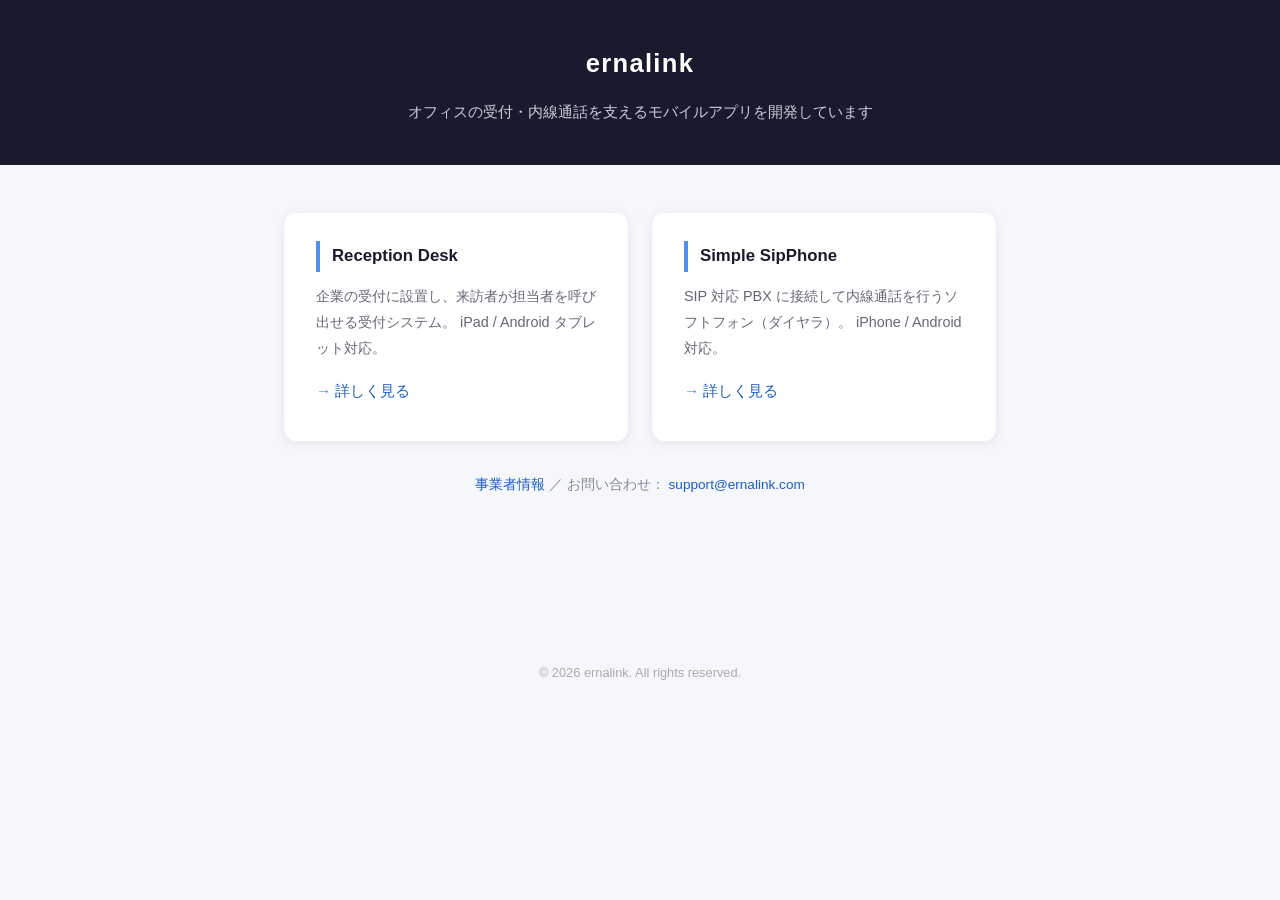
==== index.html @ 2a926b7a "feat: ernalink 屋号サイトを新規作成（旧ポリシーサイトは温存） 対外ページをプロダクト別のバラバラな配置から屋号サイトへ統合し、 恒久URL体系（ernalink.com）へ移行するため" ====
<!DOCTYPE html>
<html lang="ja">
<head>
  <meta charset="UTF-8">
  <meta name="viewport" content="width=device-width, initial-scale=1.0">
  <title>ernalink</title>
  <meta name="description" content="ernalink — オフィスの受付・内線通話を支えるモバイルアプリを開発しています。">
  <link rel="stylesheet" href="./assets/style.css">
</head>

<body>

<header>
  <h1>ernalink</h1>
  <p class="lead">オフィスの受付・内線通話を支えるモバイルアプリを開発しています</p>
</header>

<main>
  <div class="products">

    <div class="product">
      <h2>Reception Desk</h2>
      <p class="desc">
        企業の受付に設置し、来訪者が担当者を呼び出せる受付システム。
        iPad / Android タブレット対応。
      </p>
      <ul>
        <li><a href="./reception-desk/">詳しく見る</a></li>
      </ul>
    </div>

    <div class="product">
      <h2>Simple SipPhone</h2>
      <p class="desc">
        SIP 対応 PBX に接続して内線通話を行うソフトフォン（ダイヤラ）。
        iPhone / Android 対応。
      </p>
      <ul>
        <li><a href="./simple-sipphone/">詳しく見る</a></li>
      </ul>
    </div>

  </div>

  <p class="sitelinks">
    <a href="./about.html">事業者情報</a>
    ／ お問い合わせ： <a href="mailto:support@ernalink.com">support@ernalink.com</a>
  </p>
</main>

<footer>
  &copy; 2026 ernalink. All rights reserved.
</footer>

</body>
</html>
---- assets/style.css ----
/* ernalink 屋号サイト共通スタイル。
   従来は各 HTML に同じ CSS を丸ごと複製していたため、1箇所の修正が4ファイルに波及していた。
   ページを追加するときは、まずここにあるクラスで組めないかを見ること。 */

*, *::before, *::after {
  box-sizing: border-box;
  margin: 0;
  padding: 0;
}

body {
  font-family: 'Hiragino Kaku Gothic ProN', 'Hiragino Sans', Meiryo, sans-serif;
  background: #f5f7fa;
  color: #333;
  line-height: 1.8;
}

header {
  background: #1a1a2e;
  color: #fff;
  padding: 40px 24px;
  text-align: center;
}

header h1 {
  font-size: 1.6rem;
  letter-spacing: 0.05em;
}

header p {
  margin-top: 8px;
  font-size: 0.85rem;
  color: #aab;
}

/* トップページの一行説明（header p より少し大きく読ませる） */
header p.lead {
  font-size: 0.95rem;
  color: #ccd;
  max-width: 640px;
  margin: 12px auto 0;
}

main {
  max-width: 760px;
  margin: 48px auto;
  padding: 0 24px 80px;
}

.card {
  background: #fff;
  border-radius: 12px;
  padding: 40px 48px;
  box-shadow: 0 2px 12px rgba(0,0,0,.08);
}

.card + .card {
  margin-top: 24px;
}

h2 {
  font-size: 1.05rem;
  color: #1a1a2e;
  border-left: 4px solid #4f8ef7;
  padding-left: 12px;
  margin: 36px 0 12px;
}

h2:first-of-type {
  margin-top: 0;
}

p {
  margin-bottom: 12px;
  font-size: 0.95rem;
}

ul {
  margin: 8px 0 12px 20px;
  font-size: 0.95rem;
}

ul li {
  margin-bottom: 6px;
}

.badge {
  display: inline-block;
  background: #e8f0fe;
  color: #1a5cc8;
  border-radius: 4px;
  padding: 2px 8px;
  font-size: 0.8rem;
  font-weight: bold;
  margin-right: 6px;
}

.updated {
  text-align: right;
  font-size: 0.8rem;
  color: #999;
  margin-top: 40px;
  padding-top: 16px;
  border-top: 1px solid #eee;
}

footer {
  text-align: center;
  font-size: 0.8rem;
  color: #aaa;
  padding: 24px;
}

a {
  color: #1a5cc8;
  text-decoration: none;
}

a:hover {
  text-decoration: underline;
}

/* ── パンくず（各ページからトップへ戻る導線） ── */
.crumb {
  max-width: 760px;
  margin: 24px auto -24px;
  padding: 0 24px;
  font-size: 0.85rem;
}

/* ── トップページ：製品カード ── */
.products {
  display: grid;
  grid-template-columns: repeat(auto-fit, minmax(280px, 1fr));
  gap: 24px;
}

.product {
  background: #fff;
  border-radius: 12px;
  padding: 28px 32px;
  box-shadow: 0 2px 12px rgba(0,0,0,.08);
}

.product h2 {
  margin-top: 0;
}

.product .desc {
  color: #667;
  font-size: 0.9rem;
  margin-bottom: 16px;
}

.product ul {
  list-style: none;
  margin: 0;
}

.product ul li {
  margin-bottom: 8px;
}

.product ul li a::before {
  content: "→ ";
  color: #4f8ef7;
}

/* ── サポートページ：問い合わせ先とFAQ ──
   従来 HTML 側だけにあり CSS に無かった（＝素のテキストで表示されていた）クラス。 */
.contact {
  background: #f0f4fb;
  border-radius: 8px;
  text-align: center;
  padding: 16px;
  margin: 16px 0;
  font-size: 1.05rem;
  font-weight: bold;
}

.faq-q {
  font-weight: bold;
  color: #1a1a2e;
  margin-top: 20px;
  margin-bottom: 4px;
}

/* ── 製品紹介ページ：特長リストと導線 ── */
.features {
  list-style: none;
  margin: 0;
}

.features li {
  padding: 10px 0 10px 28px;
  border-bottom: 1px solid #eef1f5;
  position: relative;
}

.features li:last-child {
  border-bottom: none;
}

.features li::before {
  content: "✓";
  position: absolute;
  left: 0;
  color: #4f8ef7;
  font-weight: bold;
}

/* 製品紹介・トップ下部のリンク行 */
.actions {
  list-style: none;
  margin: 0;
}

.actions li {
  margin-bottom: 8px;
}

.actions li a::before {
  content: "→ ";
  color: #4f8ef7;
}

/* ── 事業者情報：定義リスト ── */
.info dt {
  font-weight: bold;
  color: #1a1a2e;
  font-size: 0.9rem;
  margin-top: 16px;
}

.info dt:first-child {
  margin-top: 0;
}

.info dd {
  font-size: 0.95rem;
  margin-left: 0;
}

/* ── フッター上のリンク行（トップページ） ── */
.sitelinks {
  text-align: center;
  margin-top: 32px;
  font-size: 0.85rem;
  color: #889;
}
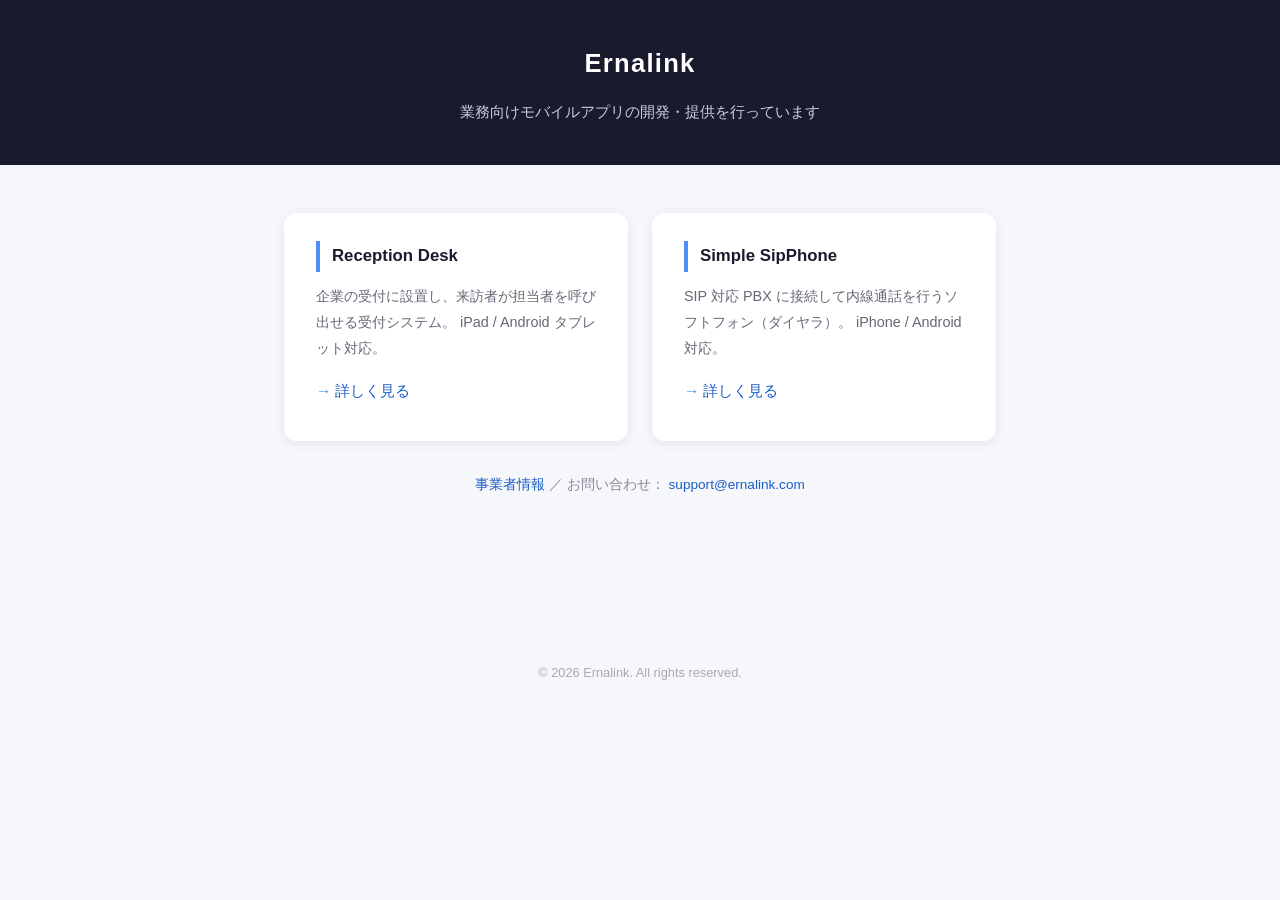
==== commit 3a077fed: "feat(site): トップの一行説明を差し替え＋屋号を Ernalink に統一 - トップ：「オフィスの受付・内線通話を支えるモバイルアプリを開発しています」→   「業務向けモバイルアプリの開" ====
--- a/index.html
+++ b/index.html
@@ -3,16 +3,16 @@
 <head>
   <meta charset="UTF-8">
   <meta name="viewport" content="width=device-width, initial-scale=1.0">
-  <title>ernalink</title>
-  <meta name="description" content="ernalink — オフィスの受付・内線通話を支えるモバイルアプリを開発しています。">
+  <title>Ernalink</title>
+  <meta name="description" content="Ernalink — 業務向けモバイルアプリの開発・提供を行っています。">
   <link rel="stylesheet" href="./assets/style.css">
 </head>
 
 <body>
 
 <header>
-  <h1>ernalink</h1>
-  <p class="lead">オフィスの受付・内線通話を支えるモバイルアプリを開発しています</p>
+  <h1>Ernalink</h1>
+  <p class="lead">業務向けモバイルアプリの開発・提供を行っています</p>
 </header>
 
 <main>
@@ -49,7 +49,7 @@
 </main>
 
 <footer>
-  &copy; 2026 ernalink. All rights reserved.
+  &copy; 2026 Ernalink. All rights reserved.
 </footer>
 
 </body>
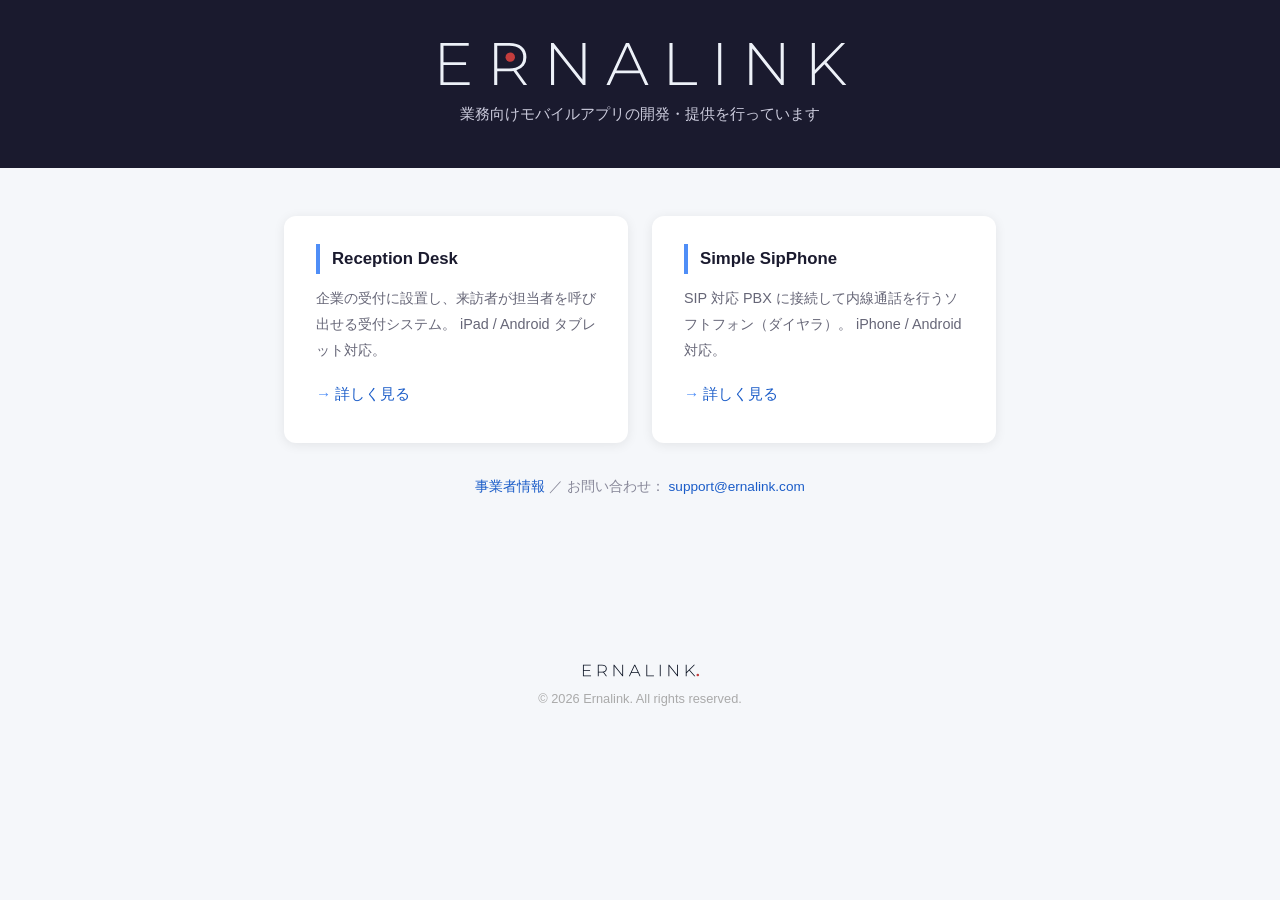
==== commit dc9b38d7: "feat: ヘッダー/フッターにワードマークを実装 - トップのヒーロー見出しを b2(light) 画像に差替（h1 の alt が見出しを担う） - 下層7ページのヘッダーに小サイズ b2 を追加" ====
--- a/index.html
+++ b/index.html
@@ -6,12 +6,27 @@
   <title>Ernalink</title>
   <meta name="description" content="Ernalink — 業務向けモバイルアプリの開発・提供を行っています。">
   <link rel="stylesheet" href="./assets/style.css">
+
+  <link rel="icon" href="/favicon.svg" type="image/svg+xml">
+  <link rel="icon" href="/favicon.ico" sizes="32x32">
+  <link rel="apple-touch-icon" href="/assets/brand/apple-touch-icon.png">
+
+  <meta property="og:type" content="website">
+  <meta property="og:site_name" content="Ernalink">
+  <meta property="og:title" content="Ernalink">
+  <meta property="og:description" content="業務向けモバイルアプリの開発・提供を行っています。">
+  <meta property="og:url" content="https://ernalink.com/">
+  <meta property="og:image" content="https://ernalink.com/assets/brand/ogp.png">
+  <meta name="twitter:card" content="summary_large_image">
 </head>
 
 <body>
 
 <header>
-  <h1>Ernalink</h1>
+  <h1 class="brand-hero">
+    <img src="/assets/brand/wordmark-b2-light.svg" alt="ERNALINK"
+         width="6945" height="800">
+  </h1>
   <p class="lead">業務向けモバイルアプリの開発・提供を行っています</p>
 </header>
 
@@ -49,7 +64,9 @@
 </main>
 
 <footer>
-  &copy; 2026 Ernalink. All rights reserved.
+  <img src="/assets/brand/wordmark-a-navy.svg" alt="ERNALINK."
+       width="7161" height="800" class="brand-foot">
+  <small>&copy; 2026 Ernalink. All rights reserved.</small>
 </footer>
 
 </body>
--- a/assets/style.css
+++ b/assets/style.css
@@ -25,6 +25,39 @@
 header h1 {
   font-size: 1.6rem;
   letter-spacing: 0.05em;
+}
+
+/* ── ブランドワードマーク ──
+   ヘッダー＝b2（Rの空洞に赤ドット）／フッター＝a（終止符ドット）。
+   詳細は assets/brand/BRAND.md を参照。 */
+
+/* トップのヒーロー見出し（紺帯・暗背景なので light を使用） */
+.brand-hero {
+  letter-spacing: normal;
+}
+
+.brand-hero img {
+  width: min(420px, 78vw);
+  height: auto;
+  display: block;
+  margin: 0 auto;
+}
+
+/* 下層ページのヘッダーロゴ（クリックでトップへ戻る） */
+.brand-home {
+  display: inline-block;
+  margin-bottom: 16px;
+}
+
+.brand-home img {
+  width: 160px;
+  height: auto;
+  display: block;
+}
+
+.brand-home:hover {
+  text-decoration: none;
+  opacity: 0.85;
 }
 
 header p {
@@ -111,6 +144,20 @@
   padding: 24px;
 }
 
+/* フッターの正式ワードマーク（a）。明色背景前提なので navy を使用 */
+.brand-foot {
+  display: block;
+  width: 120px;
+  height: auto;
+  margin: 0 auto 10px;
+}
+
+footer small {
+  display: block;
+  font-size: 0.8rem;
+  color: #aaa;
+}
+
 a {
   color: #1a5cc8;
   text-decoration: none;
